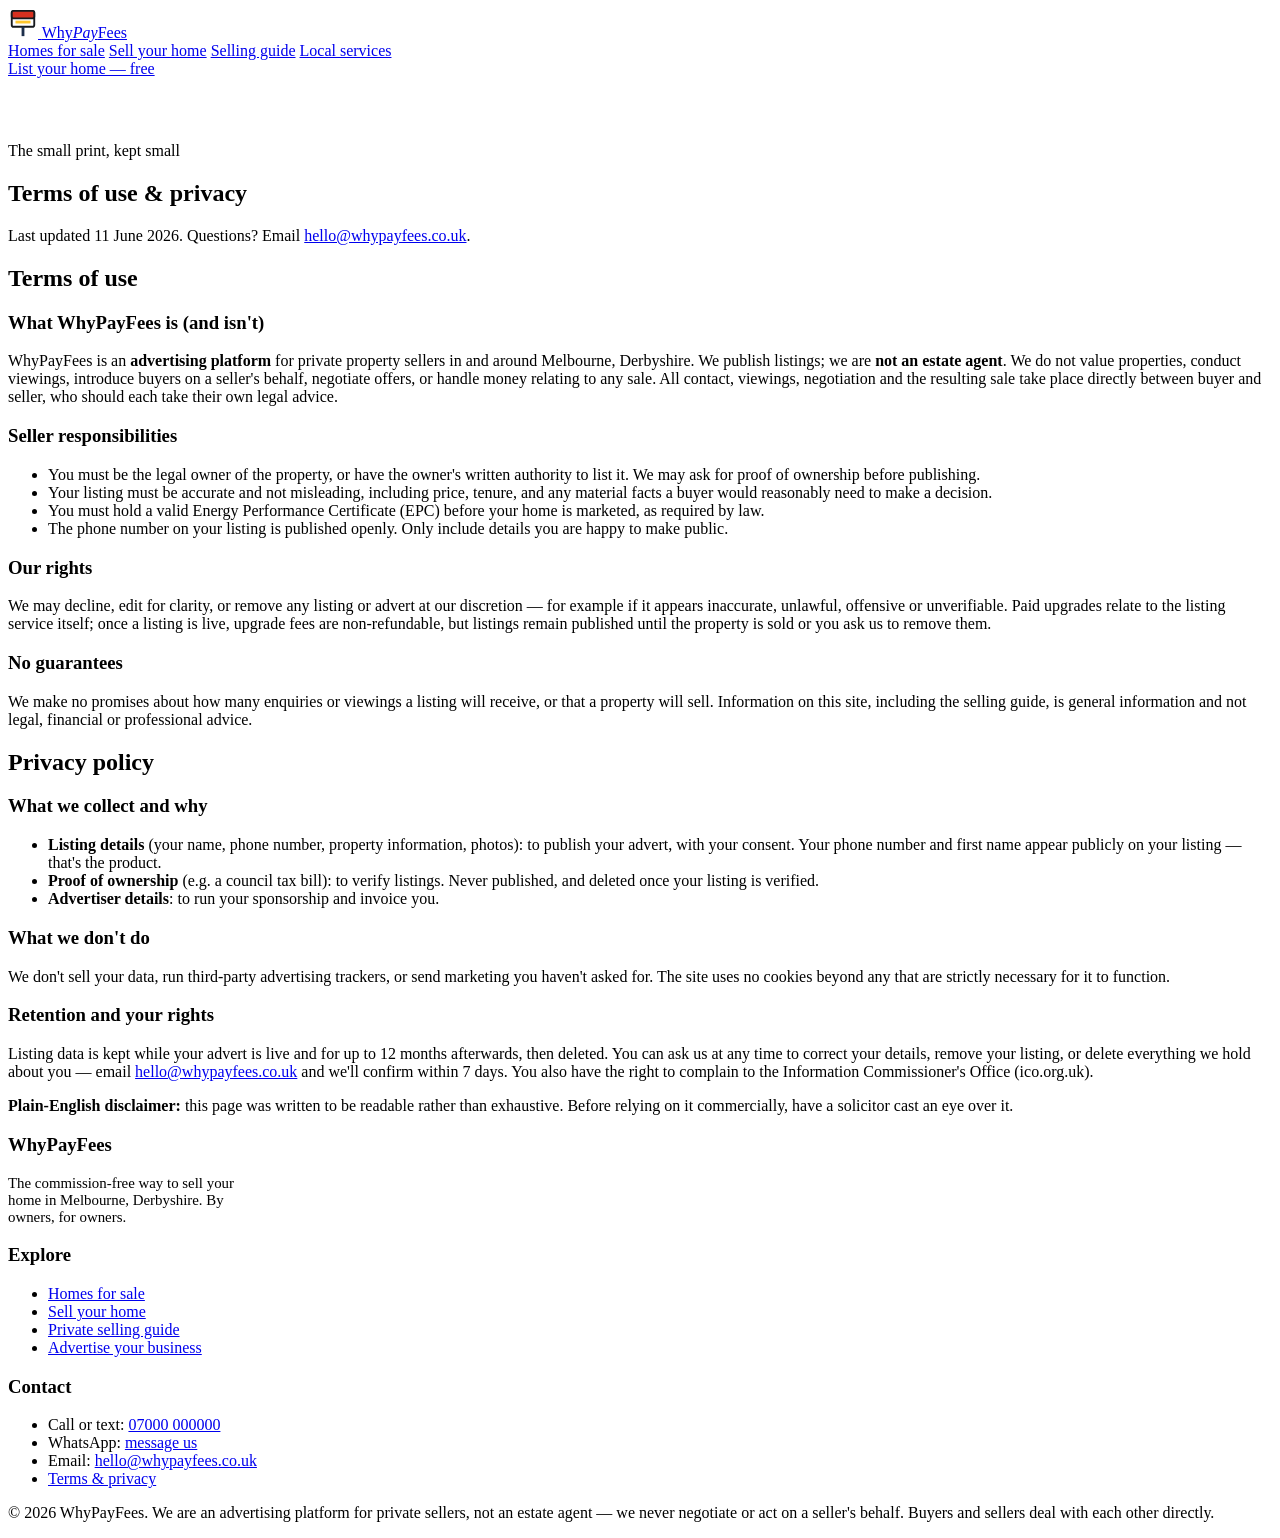
==== legal.html @ 31cc15c2 "Add files via upload" ====
<!DOCTYPE html>
<html lang="en-GB">
<head>
<meta charset="UTF-8">
<meta name="viewport" content="width=device-width, initial-scale=1.0">
<title>Terms &amp; Privacy | WhyPayFees</title>
<meta name="description" content="The terms of use and privacy policy for WhyPayFees, Melbourne's commission-free private property listings site.">
<link rel="canonical" href="https://whypayfees.co.uk/legal.html">
<meta name="robots" content="noindex,follow">
<link rel="icon" type="image/svg+xml" href="favicon.svg">
<link rel="preconnect" href="https://fonts.googleapis.com">
<link rel="preconnect" href="https://fonts.gstatic.com" crossorigin>
<link href="https://fonts.googleapis.com/css2?family=Atkinson+Hyperlegible:ital,wght@0,400;0,700;1,400&family=Bricolage+Grotesque:opsz,wght@12..96,400;12..96,700;12..96,800&display=swap" rel="stylesheet">
<link rel="stylesheet" href="css/style.css">
</head>
<body>

<header>
  <div class="wrap nav">
    <a class="logo" href="index.html" aria-label="WhyPayFees home">
      <svg width="30" height="30" viewBox="0 0 64 64" aria-hidden="true"><rect x="8" y="6" width="48" height="34" rx="4" fill="#fff" stroke="#16191d" stroke-width="4"/><rect x="8" y="6" width="48" height="16" rx="4" fill="#d7301f" stroke="#16191d" stroke-width="4"/><rect x="29" y="40" width="6" height="20" fill="#1c2e4a"/><rect x="16" y="27" width="32" height="6" fill="#ffc72c"/></svg>
      <span>Why<em>Pay</em>Fees</span>
    </a>
    <nav class="nav-links" aria-label="Main">
      <a href="index.html#homes">Homes for sale</a>
      <a href="sell.html">Sell your home</a>
      <a href="guide.html">Selling guide</a>
      <a href="advertise.html">Local services</a>
    </nav>
    <a class="btn btn-red small nav-cta" href="sell.html">List your home — free</a>
  </div>
</header>

<main>

<section class="tight" style="padding-top:64px">
  <div class="wrap prose">
    <span class="eyebrow">The small print, kept small</span>
    <h1>Terms of use &amp; privacy</h1>
    <p class="lede">Last updated 11 June 2026. Questions? Email <a href="mailto:hello@whypayfees.co.uk">hello@whypayfees.co.uk</a>.</p>

    <h2>Terms of use</h2>

    <h3>What WhyPayFees is (and isn't)</h3>
    <p>WhyPayFees is an <strong>advertising platform</strong> for private property sellers in and around Melbourne, Derbyshire. We publish listings; we are <strong>not an estate agent</strong>. We do not value properties, conduct viewings, introduce buyers on a seller's behalf, negotiate offers, or handle money relating to any sale. All contact, viewings, negotiation and the resulting sale take place directly between buyer and seller, who should each take their own legal advice.</p>

    <h3>Seller responsibilities</h3>
    <ul>
      <li>You must be the legal owner of the property, or have the owner's written authority to list it. We may ask for proof of ownership before publishing.</li>
      <li>Your listing must be accurate and not misleading, including price, tenure, and any material facts a buyer would reasonably need to make a decision.</li>
      <li>You must hold a valid Energy Performance Certificate (EPC) before your home is marketed, as required by law.</li>
      <li>The phone number on your listing is published openly. Only include details you are happy to make public.</li>
    </ul>

    <h3>Our rights</h3>
    <p>We may decline, edit for clarity, or remove any listing or advert at our discretion — for example if it appears inaccurate, unlawful, offensive or unverifiable. Paid upgrades relate to the listing service itself; once a listing is live, upgrade fees are non-refundable, but listings remain published until the property is sold or you ask us to remove them.</p>

    <h3>No guarantees</h3>
    <p>We make no promises about how many enquiries or viewings a listing will receive, or that a property will sell. Information on this site, including the selling guide, is general information and not legal, financial or professional advice.</p>

    <h2>Privacy policy</h2>

    <h3>What we collect and why</h3>
    <ul>
      <li><strong>Listing details</strong> (your name, phone number, property information, photos): to publish your advert, with your consent. Your phone number and first name appear publicly on your listing — that's the product.</li>
      <li><strong>Proof of ownership</strong> (e.g. a council tax bill): to verify listings. Never published, and deleted once your listing is verified.</li>
      <li><strong>Advertiser details</strong>: to run your sponsorship and invoice you.</li>
    </ul>

    <h3>What we don't do</h3>
    <p>We don't sell your data, run third-party advertising trackers, or send marketing you haven't asked for. The site uses no cookies beyond any that are strictly necessary for it to function.</p>

    <h3>Retention and your rights</h3>
    <p>Listing data is kept while your advert is live and for up to 12 months afterwards, then deleted. You can ask us at any time to correct your details, remove your listing, or delete everything we hold about you — email <a href="mailto:hello@whypayfees.co.uk">hello@whypayfees.co.uk</a> and we'll confirm within 7 days. You also have the right to complain to the Information Commissioner's Office (ico.org.uk).</p>

    <div class="notice"><strong>Plain-English disclaimer:</strong> this page was written to be readable rather than exhaustive. Before relying on it commercially, have a solicitor cast an eye over it.</div>
  </div>
</section>

</main>

<footer>
  <div class="wrap">
    <div>
      <h3>WhyPayFees</h3>
      <p style="font-size:.93rem;max-width:32ch">The commission-free way to sell your home in Melbourne, Derbyshire. By owners, for owners.</p>
    </div>
    <div>
      <h3>Explore</h3>
      <ul>
        <li><a href="index.html#homes">Homes for sale</a></li>
        <li><a href="sell.html">Sell your home</a></li>
        <li><a href="guide.html">Private selling guide</a></li>
        <li><a href="advertise.html">Advertise your business</a></li>
      </ul>
    </div>
    <div>
      <h3>Contact</h3>
      <ul>
        <li>Call or text: <a href="tel:07000000000">07000 000000</a></li>
        <li>WhatsApp: <a href="https://wa.me/447000000000">message us</a></li>
        <li>Email: <a href="mailto:hello@whypayfees.co.uk">hello@whypayfees.co.uk</a></li>
        <li><a href="legal.html">Terms &amp; privacy</a></li>
      </ul>
    </div>
    <p class="foot-note">© <span id="year">2026</span> WhyPayFees. We are an advertising platform for private sellers, not an estate agent — we never negotiate or act on a seller's behalf. Buyers and sellers deal with each other directly.</p>
  </div>
</footer>

<script src="js/listings.js"></script>
<script src="js/site.js"></script>
</body>
</html>
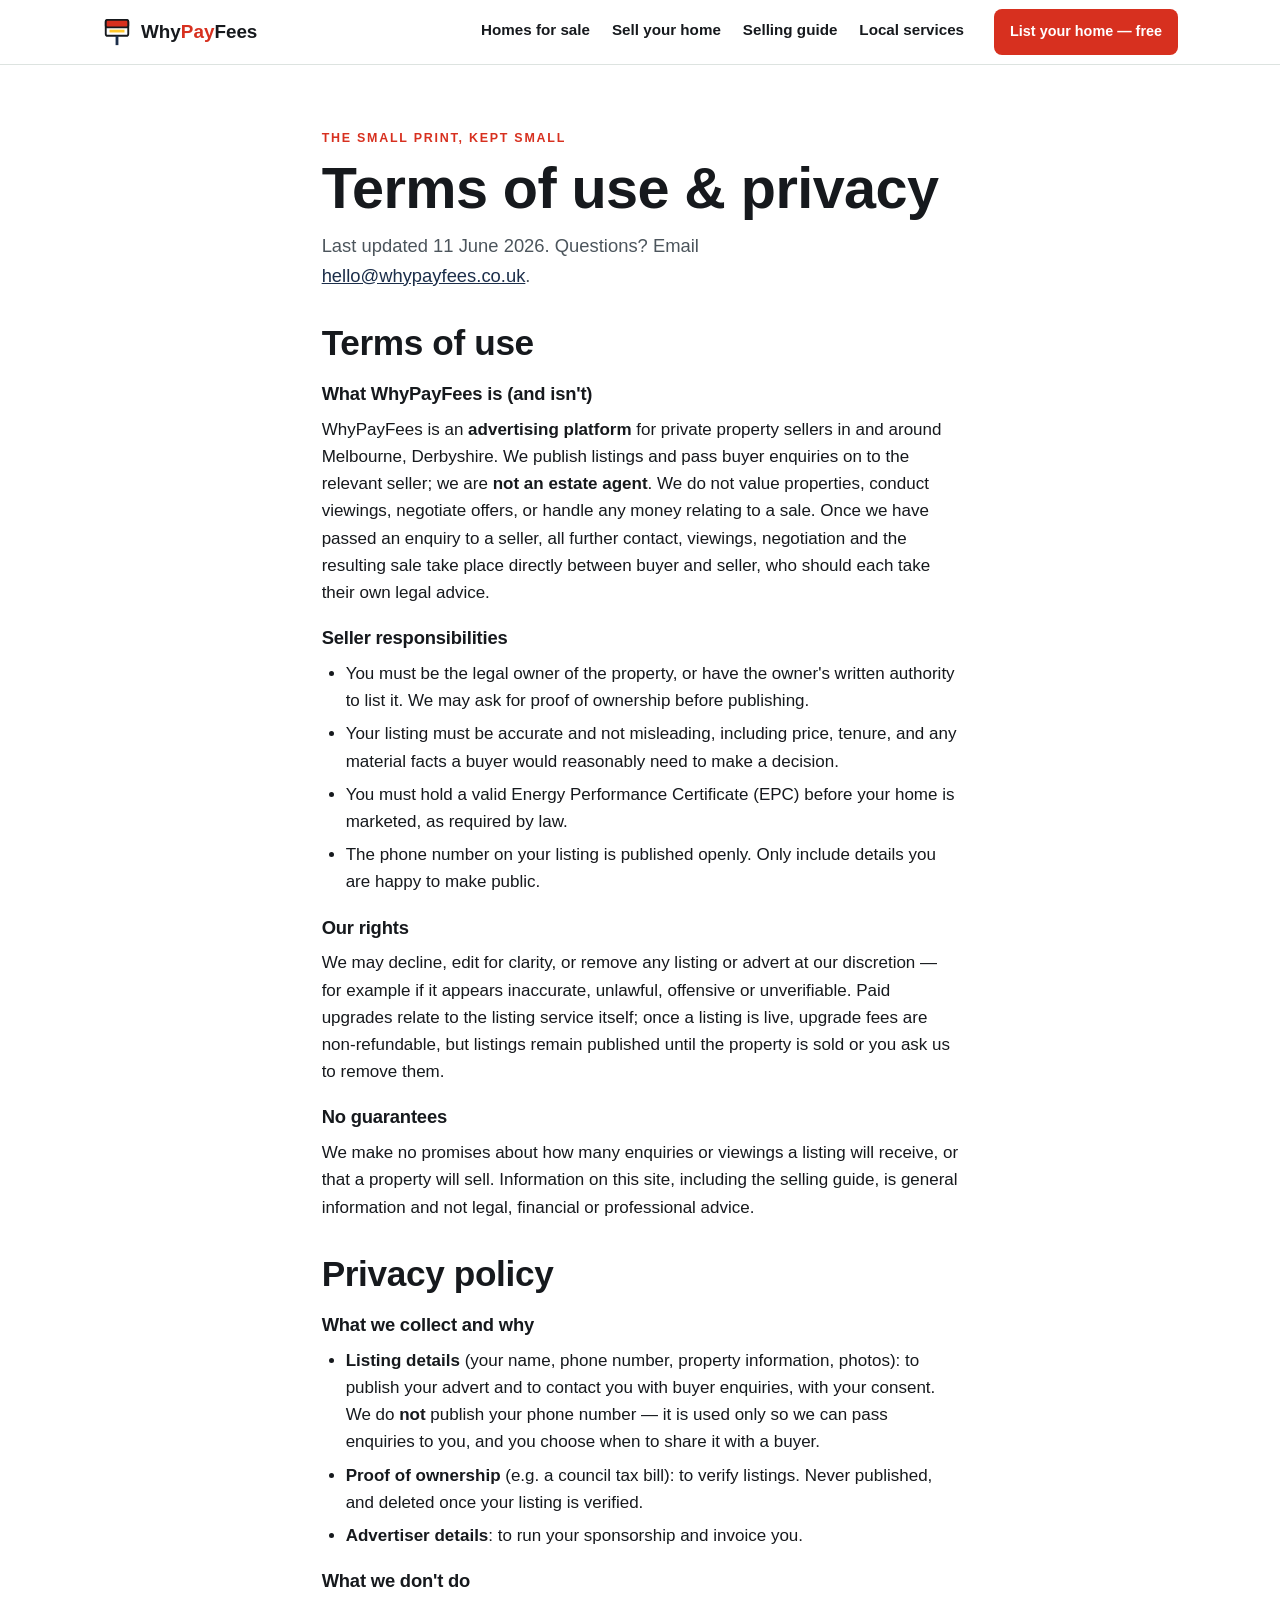
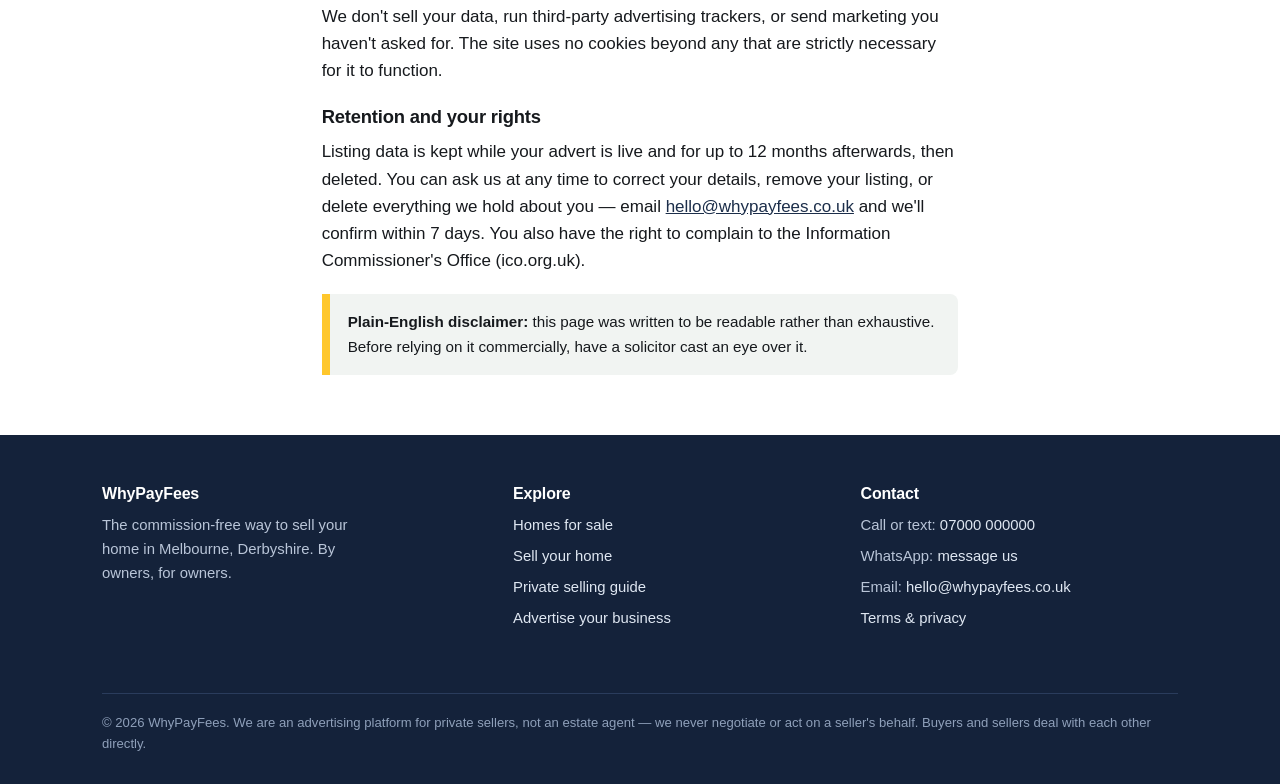
==== commit bcbfba3b: "Add files via upload" ====
--- a/legal.html
+++ b/legal.html
@@ -42,7 +42,7 @@
     <h2>Terms of use</h2>
 
     <h3>What WhyPayFees is (and isn't)</h3>
-    <p>WhyPayFees is an <strong>advertising platform</strong> for private property sellers in and around Melbourne, Derbyshire. We publish listings; we are <strong>not an estate agent</strong>. We do not value properties, conduct viewings, introduce buyers on a seller's behalf, negotiate offers, or handle money relating to any sale. All contact, viewings, negotiation and the resulting sale take place directly between buyer and seller, who should each take their own legal advice.</p>
+    <p>WhyPayFees is an <strong>advertising platform</strong> for private property sellers in and around Melbourne, Derbyshire. We publish listings and pass buyer enquiries on to the relevant seller; we are <strong>not an estate agent</strong>. We do not value properties, conduct viewings, negotiate offers, or handle any money relating to a sale. Once we have passed an enquiry to a seller, all further contact, viewings, negotiation and the resulting sale take place directly between buyer and seller, who should each take their own legal advice.</p>
 
     <h3>Seller responsibilities</h3>
     <ul>
@@ -62,7 +62,7 @@
 
     <h3>What we collect and why</h3>
     <ul>
-      <li><strong>Listing details</strong> (your name, phone number, property information, photos): to publish your advert, with your consent. Your phone number and first name appear publicly on your listing — that's the product.</li>
+      <li><strong>Listing details</strong> (your name, phone number, property information, photos): to publish your advert and to contact you with buyer enquiries, with your consent. We do <strong>not</strong> publish your phone number — it is used only so we can pass enquiries to you, and you choose when to share it with a buyer.</li>
       <li><strong>Proof of ownership</strong> (e.g. a council tax bill): to verify listings. Never published, and deleted once your listing is verified.</li>
       <li><strong>Advertiser details</strong>: to run your sponsorship and invoice you.</li>
     </ul>
--- a/css/style.css
+++ b/css/style.css
@@ -0,0 +1,328 @@
+/* ============================================================
+   WhyPayFees â€” Melbourne, Derbyshire
+   Design language: the British "FOR SALE" board, reclaimed.
+   Palette: board white, signal red, signpost navy, sticker yellow.
+   Type: Bricolage Grotesque (display) + Atkinson Hyperlegible (body)
+   ============================================================ */
+
+:root{
+  --paper:#ffffff;
+  --mist:#f1f4f2;
+  --ink:#16191d;
+  --slate:#4c555c;
+  --board-red:#d7301f;
+  --board-red-dark:#b2271a;
+  --navy:#1c2e4a;
+  --navy-deep:#14223a;
+  --sun:#ffc72c;
+  --line:#dde3e0;
+  --radius:10px;
+  --shadow:0 10px 30px rgba(20,34,58,.10);
+  --maxw:1120px;
+}
+
+*{box-sizing:border-box;margin:0;padding:0}
+html{scroll-behavior:smooth}
+body{
+  font-family:"Atkinson Hyperlegible",Arial,Helvetica,sans-serif;
+  font-size:17px;line-height:1.6;color:var(--ink);background:var(--paper);
+  -webkit-font-smoothing:antialiased;
+}
+img{max-width:100%;display:block}
+a{color:var(--navy)}
+:focus-visible{outline:3px solid var(--sun);outline-offset:2px;border-radius:4px}
+
+h1,h2,h3,.display{
+  font-family:"Bricolage Grotesque","Arial Black",Arial,sans-serif;
+  line-height:1.08;letter-spacing:-.01em;color:var(--ink);
+}
+h1{font-size:clamp(2.3rem,5.4vw,3.6rem);font-weight:800}
+h2{font-size:clamp(1.6rem,3.4vw,2.2rem);font-weight:800;margin-bottom:.5rem}
+h3{font-size:1.15rem;font-weight:700}
+.eyebrow{
+  font-family:"Bricolage Grotesque",Arial,sans-serif;font-weight:700;
+  text-transform:uppercase;letter-spacing:.14em;font-size:.78rem;color:var(--board-red);
+  display:block;margin-bottom:.5rem;
+}
+.lede{font-size:1.15rem;color:var(--slate);max-width:46ch}
+.center{text-align:center}
+.center .lede{margin:0 auto}
+
+.wrap{max-width:var(--maxw);margin:0 auto;padding:0 22px}
+section{padding:64px 0}
+section.tight{padding:40px 0}
+.alt{background:var(--mist)}
+
+/* ---------- Header ---------- */
+header{
+  position:sticky;top:0;z-index:50;background:var(--paper);
+  border-bottom:1px solid var(--line);
+}
+.nav{display:flex;align-items:center;gap:22px;min-height:64px}
+.logo{
+  display:flex;align-items:center;gap:9px;text-decoration:none;color:var(--ink);
+  font-family:"Bricolage Grotesque",Arial,sans-serif;font-weight:800;font-size:1.18rem;
+}
+.logo svg{flex:0 0 auto}
+.logo span em{color:var(--board-red);font-style:normal}
+.nav-links{display:flex;gap:18px;margin-left:auto;flex-wrap:wrap}
+.nav-links a{
+  text-decoration:none;color:var(--ink);font-weight:700;font-size:.95rem;padding:6px 2px;
+  border-bottom:3px solid transparent;
+}
+.nav-links a:hover{border-bottom-color:var(--sun)}
+.nav-links a.active{border-bottom-color:var(--board-red)}
+.nav-cta{margin-left:6px}
+
+/* ---------- Buttons ---------- */
+.btn{
+  display:inline-block;font-family:"Bricolage Grotesque",Arial,sans-serif;font-weight:700;
+  font-size:1rem;text-decoration:none;border-radius:8px;padding:13px 22px;cursor:pointer;
+  border:2px solid transparent;transition:transform .12s ease,background .12s ease;
+}
+.btn:active{transform:translateY(1px)}
+.btn-red{background:var(--board-red);color:#fff}
+.btn-red:hover{background:var(--board-red-dark)}
+.btn-navy{background:var(--navy);color:#fff}
+.btn-navy:hover{background:var(--navy-deep)}
+.btn-ghost{background:transparent;color:var(--ink);border-color:var(--ink)}
+.btn-ghost:hover{background:var(--ink);color:#fff}
+.btn-row{display:flex;gap:14px;flex-wrap:wrap;margin-top:26px}
+.btn.small{padding:9px 14px;font-size:.9rem}
+
+/* ---------- Hero + the board (signature) ---------- */
+.hero{padding:72px 0 0;overflow:hidden}
+.hero .wrap{display:grid;grid-template-columns:1.15fr .85fr;gap:40px;align-items:center}
+.hero-copy p.lede{margin-top:16px}
+.hero-points{margin-top:22px;color:var(--slate);font-size:.98rem}
+.hero-points strong{color:var(--ink)}
+
+.board-scene{position:relative;display:flex;justify-content:center;align-items:flex-end;min-height:380px}
+.board{
+  position:relative;width:300px;background:#fff;border:3px solid var(--ink);
+  border-radius:6px;box-shadow:var(--shadow);transform:rotate(-2deg);
+  transform-origin:top center;animation:settle 1.6s ease-out both;
+}
+.board-band{
+  background:var(--board-red);color:#fff;text-align:center;padding:14px 10px 12px;
+  font-family:"Bricolage Grotesque",Arial,sans-serif;font-weight:800;font-size:2rem;
+  letter-spacing:.04em;border-bottom:3px solid var(--ink);
+}
+.board-mid{
+  text-align:center;padding:16px 12px;font-family:"Bricolage Grotesque",Arial,sans-serif;
+  font-weight:800;font-size:1.35rem;color:var(--navy);letter-spacing:.06em;
+}
+.board-foot{
+  text-align:center;border-top:3px solid var(--ink);padding:10px;
+  font-weight:700;font-size:.95rem;color:var(--ink);background:var(--mist);
+}
+.board-sticker{
+  position:absolute;top:46%;left:-14%;background:var(--sun);color:var(--ink);
+  font-family:"Bricolage Grotesque",Arial,sans-serif;font-weight:800;font-size:1.05rem;
+  padding:8px 18px;transform:rotate(-9deg);border:3px solid var(--ink);border-radius:4px;
+  box-shadow:0 6px 14px rgba(0,0,0,.15);
+}
+.post{width:14px;height:150px;background:var(--navy);margin:0 auto;border-radius:0 0 4px 4px}
+.grass{
+  position:absolute;left:0;right:0;bottom:0;height:26px;border-radius:60px 60px 0 0;
+  background:linear-gradient(180deg,#2f7a4d,#256340);
+}
+@keyframes settle{
+  0%{transform:rotate(-7deg)}40%{transform:rotate(1.5deg)}70%{transform:rotate(-3deg)}100%{transform:rotate(-2deg)}
+}
+
+/* ---------- Ticker strip ---------- */
+.strip{
+  background:var(--navy);color:#fff;padding:13px 0;margin-top:0;
+}
+.strip .wrap{display:flex;gap:30px;justify-content:center;flex-wrap:wrap;
+  font-family:"Bricolage Grotesque",Arial,sans-serif;font-weight:700;font-size:.92rem;letter-spacing:.05em}
+.strip span::before{content:"\25A0";color:var(--sun);margin-right:9px;font-size:.7rem;vertical-align:2px}
+
+/* ---------- Steps ---------- */
+.steps{display:grid;grid-template-columns:repeat(4,1fr);gap:22px;margin-top:34px}
+.step{background:#fff;border:2px solid var(--ink);border-radius:var(--radius);padding:22px;position:relative}
+.step b.num{
+  position:absolute;top:-16px;left:18px;background:var(--sun);border:2px solid var(--ink);
+  font-family:"Bricolage Grotesque",Arial,sans-serif;font-weight:800;
+  width:32px;height:32px;border-radius:50%;display:grid;place-items:center;font-size:1rem;
+}
+.step h3{margin:8px 0 8px}
+.step p{font-size:.95rem;color:var(--slate)}
+
+/* ---------- Listings ---------- */
+.filters{display:flex;gap:14px;flex-wrap:wrap;margin:26px 0 8px;align-items:center}
+.filters label{font-weight:700;font-size:.9rem}
+.filters select{
+  font:inherit;padding:9px 12px;border:2px solid var(--ink);border-radius:8px;background:#fff;min-width:140px;
+}
+#listingCount{margin-left:auto;color:var(--slate);font-size:.92rem}
+
+.grid{display:grid;grid-template-columns:repeat(auto-fill,minmax(270px,1fr));gap:26px;margin-top:18px}
+.card{
+  background:#fff;border:2px solid var(--ink);border-radius:var(--radius);overflow:hidden;
+  text-decoration:none;color:var(--ink);display:flex;flex-direction:column;
+  transition:transform .15s ease,box-shadow .15s ease;
+}
+.card:hover{transform:translateY(-4px);box-shadow:var(--shadow)}
+.card-media{position:relative;aspect-ratio:3/2;background:var(--mist)}
+.card-media img{width:100%;height:100%;object-fit:cover}
+.badge{
+  position:absolute;top:12px;left:12px;background:var(--navy);color:#fff;
+  font-family:"Bricolage Grotesque",Arial,sans-serif;font-weight:700;font-size:.72rem;
+  letter-spacing:.08em;text-transform:uppercase;padding:5px 9px;border-radius:5px;
+}
+.badge.example{background:var(--slate)}
+.badge.photos{left:auto;right:12px;background:rgba(22,25,29,.78)}
+.status-strip{
+  position:absolute;inset:auto -10% 18% -10%;background:var(--board-red);color:#fff;text-align:center;
+  font-family:"Bricolage Grotesque",Arial,sans-serif;font-weight:800;font-size:1.2rem;letter-spacing:.12em;
+  padding:7px 0;transform:rotate(-7deg);border-top:2px solid var(--ink);border-bottom:2px solid var(--ink);
+}
+.card-body{padding:18px;display:flex;flex-direction:column;gap:8px;flex:1}
+.price-tag{
+  align-self:flex-start;background:#fff;border:2px solid var(--ink);border-left:8px solid var(--board-red);
+  font-family:"Bricolage Grotesque",Arial,sans-serif;font-weight:800;font-size:1.25rem;
+  padding:5px 12px;border-radius:5px;transform:rotate(-1.5deg);
+}
+.card-body h3{font-size:1.05rem}
+.card-meta{color:var(--slate);font-size:.92rem}
+.card-cta{margin-top:auto;font-weight:700;color:var(--board-red);font-size:.92rem}
+
+/* ---------- Listing detail page ---------- */
+.detail{display:grid;grid-template-columns:1.25fr .75fr;gap:36px;align-items:start;padding-top:40px}
+.gallery-main{border:2px solid var(--ink);border-radius:var(--radius);overflow:hidden;aspect-ratio:3/2;background:var(--mist)}
+.gallery-main img{width:100%;height:100%;object-fit:cover}
+.thumbs{display:flex;gap:10px;margin-top:12px;flex-wrap:wrap}
+.thumbs button{
+  border:2px solid var(--ink);border-radius:6px;overflow:hidden;width:86px;aspect-ratio:3/2;
+  background:none;cursor:pointer;padding:0;opacity:.65;
+}
+.thumbs button.on,.thumbs button:hover{opacity:1;outline:3px solid var(--sun)}
+.thumbs img{width:100%;height:100%;object-fit:cover}
+.panel{
+  border:2px solid var(--ink);border-radius:var(--radius);padding:24px;background:#fff;
+  position:sticky;top:84px;box-shadow:var(--shadow);
+}
+.panel .price-tag{font-size:1.6rem;margin-bottom:10px}
+.facts{list-style:none;margin:14px 0;border-top:1px solid var(--line)}
+.facts li{display:flex;justify-content:space-between;gap:12px;padding:9px 0;border-bottom:1px solid var(--line);font-size:.95rem}
+.facts li b{font-weight:700}
+.panel .btn{display:block;text-align:center;margin-top:10px}
+.deal-direct{margin-top:14px;font-size:.85rem;color:var(--slate);background:var(--mist);padding:10px 12px;border-radius:8px}
+.desc{margin-top:34px;max-width:70ch}
+.desc h2{margin-top:26px}
+.desc p{margin:12px 0}
+.video-wrap{margin-top:18px;aspect-ratio:16/9;border:2px solid var(--ink);border-radius:var(--radius);overflow:hidden}
+.video-wrap iframe{width:100%;height:100%;border:0}
+
+/* ---------- Pricing ---------- */
+.tiers{display:grid;grid-template-columns:repeat(3,1fr);gap:24px;margin-top:34px}
+.tier{background:#fff;border:2px solid var(--ink);border-radius:var(--radius);padding:26px;display:flex;flex-direction:column;position:relative}
+.tier.featured{border-color:var(--board-red);box-shadow:var(--shadow)}
+.tier .flag{
+  position:absolute;top:-14px;right:16px;background:var(--board-red);color:#fff;border:2px solid var(--ink);
+  font-family:"Bricolage Grotesque",Arial,sans-serif;font-weight:700;font-size:.72rem;
+  letter-spacing:.08em;text-transform:uppercase;padding:4px 10px;border-radius:5px;transform:rotate(2deg);
+}
+.tier h3{font-size:1.2rem}
+.tier .amount{font-family:"Bricolage Grotesque",Arial,sans-serif;font-weight:800;font-size:2.1rem;margin:8px 0 2px}
+.tier .amount small{font-size:.95rem;font-weight:700;color:var(--slate)}
+.tier ul{list-style:none;margin:16px 0 22px;flex:1}
+.tier li{padding:7px 0 7px 26px;position:relative;font-size:.95rem;border-bottom:1px dashed var(--line)}
+.tier li::before{content:"âœ“";position:absolute;left:2px;color:var(--board-red);font-weight:700}
+.tier li.no::before{content:"â€”";color:var(--slate)}
+.tier li.no{color:var(--slate)}
+
+/* ---------- Calculator ---------- */
+.calc{
+  background:var(--navy);color:#fff;border-radius:var(--radius);padding:34px;margin-top:40px;
+  display:grid;grid-template-columns:1fr 1fr;gap:30px;align-items:center;
+}
+.calc h2{color:#fff}
+.calc p{color:#cfd8e6}
+.calc-io label{display:block;font-weight:700;margin-bottom:8px}
+.calc-io input{
+  font:inherit;font-size:1.3rem;font-weight:700;width:100%;padding:13px 14px;border-radius:8px;
+  border:3px solid var(--sun);background:#fff;color:var(--ink);
+}
+.calc-results{margin-top:18px;display:grid;gap:10px}
+.calc-results div{background:var(--navy-deep);border-radius:8px;padding:12px 16px;display:flex;justify-content:space-between;font-size:.98rem}
+.calc-results b{color:var(--sun);font-family:"Bricolage Grotesque",Arial,sans-serif;font-size:1.1rem}
+.calc-note{font-size:.8rem;color:#9fb0c8;margin-top:12px}
+
+/* ---------- Sponsors ---------- */
+.sponsor-grid{display:grid;grid-template-columns:repeat(auto-fill,minmax(220px,1fr));gap:20px;margin-top:30px}
+.sponsor{
+  border:2px dashed var(--slate);border-radius:var(--radius);padding:22px;text-align:center;color:var(--slate);
+  background:#fff;
+}
+.sponsor.live{border-style:solid;border-color:var(--ink);color:var(--ink)}
+.sponsor h3{font-size:1rem;margin-bottom:6px;color:inherit}
+.sponsor p{font-size:.85rem}
+.sponsor a{color:var(--board-red);font-weight:700}
+
+/* ---------- FAQ ---------- */
+.faq{max-width:760px;margin:30px auto 0}
+.faq details{border:2px solid var(--ink);border-radius:var(--radius);background:#fff;margin-bottom:14px;overflow:hidden}
+.faq summary{
+  cursor:pointer;padding:16px 20px;font-family:"Bricolage Grotesque",Arial,sans-serif;font-weight:700;
+  list-style:none;display:flex;justify-content:space-between;gap:14px;
+}
+.faq summary::after{content:"+";color:var(--board-red);font-size:1.4rem;line-height:1}
+.faq details[open] summary::after{content:"â€“"}
+.faq details p{padding:0 20px 18px;color:var(--slate)}
+
+/* ---------- Checklist / content blocks ---------- */
+.check-card{background:#fff;border:2px solid var(--ink);border-radius:var(--radius);padding:26px;margin-top:24px}
+.check-card ul{margin:10px 0 0 22px}
+.check-card li{margin:7px 0}
+.prose{max-width:72ch}
+.prose h2{margin:34px 0 10px}
+.prose h3{margin:22px 0 8px}
+.prose p{margin:12px 0}
+.prose ul,.prose ol{margin:12px 0 12px 24px}
+.prose li{margin:6px 0}
+.notice{
+  border-left:8px solid var(--sun);background:var(--mist);padding:16px 18px;border-radius:0 8px 8px 0;
+  margin:20px 0;font-size:.95rem;
+}
+
+/* ---------- CTA band ---------- */
+.cta-band{background:var(--board-red);color:#fff;text-align:center}
+.cta-band h2{color:#fff}
+.cta-band p{color:#ffe2de;max-width:54ch;margin:10px auto 0}
+.cta-band .btn-ghost{border-color:#fff;color:#fff}
+.cta-band .btn-ghost:hover{background:#fff;color:var(--board-red)}
+
+/* ---------- Footer ---------- */
+footer{background:var(--navy-deep);color:#b9c5d8;padding:50px 0 30px;margin-top:0}
+footer .wrap{display:grid;grid-template-columns:1.2fr 1fr 1fr;gap:30px}
+footer h3{color:#fff;font-size:1rem;margin-bottom:12px}
+footer a{color:#dfe7f2;text-decoration:none}
+footer a:hover{text-decoration:underline}
+footer ul{list-style:none}
+footer li{margin:7px 0;font-size:.93rem}
+.foot-note{grid-column:1/-1;border-top:1px solid #2a3c5c;margin-top:26px;padding-top:18px;font-size:.82rem;color:#8fa0ba}
+
+/* ---------- Responsive ---------- */
+@media(max-width:900px){
+  .hero .wrap{grid-template-columns:1fr;gap:20px}
+  .board-scene{min-height:330px;margin-top:10px}
+  .steps{grid-template-columns:repeat(2,1fr)}
+  .detail{grid-template-columns:1fr}
+  .panel{position:static}
+  .tiers{grid-template-columns:1fr}
+  .calc{grid-template-columns:1fr}
+  footer .wrap{grid-template-columns:1fr 1fr}
+}
+@media(max-width:560px){
+  .steps{grid-template-columns:1fr}
+  .nav{flex-wrap:wrap;padding:10px 0}
+  .nav-links{gap:12px;font-size:.9rem;margin-left:0}
+  footer .wrap{grid-template-columns:1fr}
+}
+@media(prefers-reduced-motion:reduce){
+  *{animation:none!important;transition:none!important}
+  html{scroll-behavior:auto}
+}
